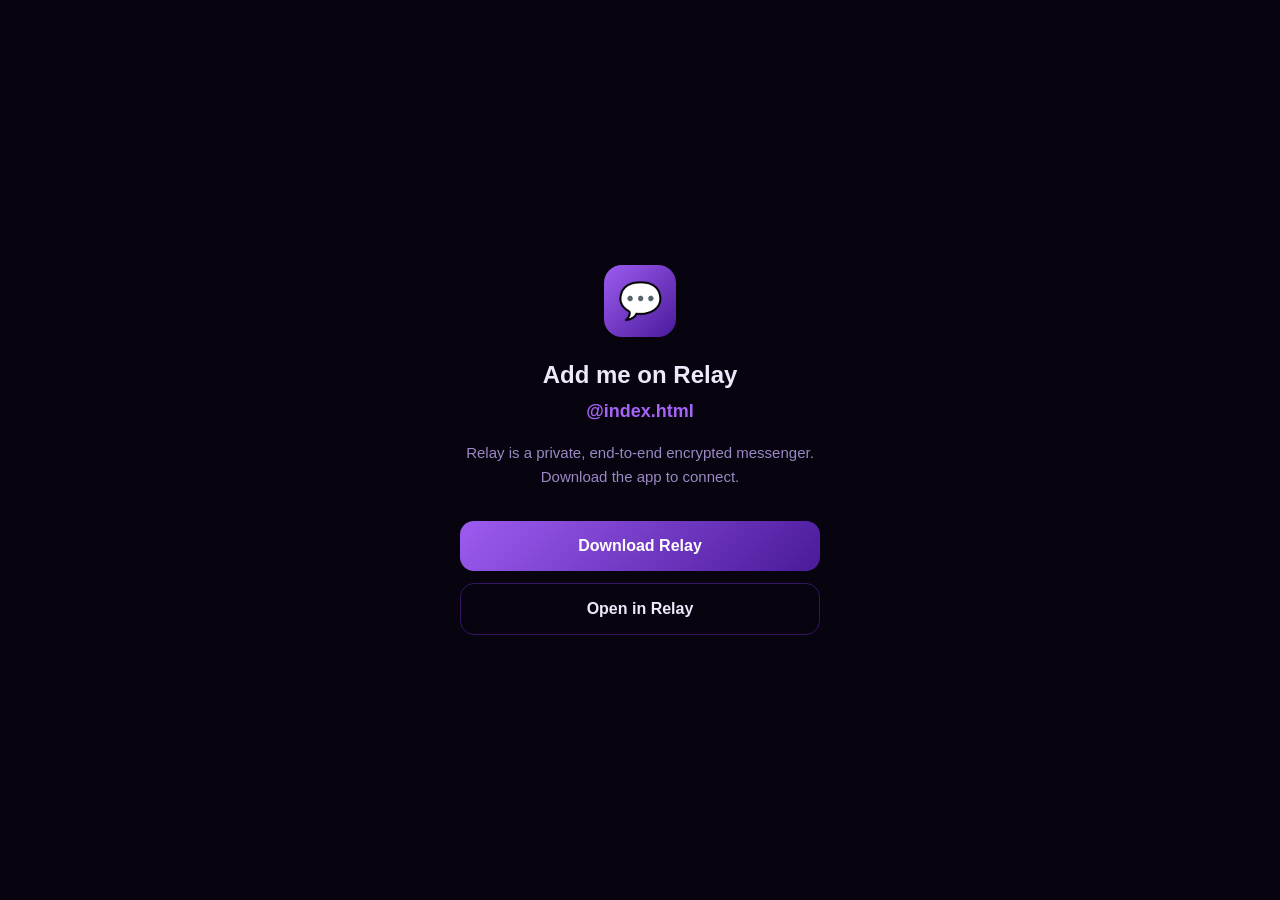
==== add/index.html @ bc3bf5f3 "Universal Links: AASA file + add-user fallback page" ====
<!DOCTYPE html>
<html lang="en">
<head>
  <meta charset="UTF-8" />
  <meta name="viewport" content="width=device-width, initial-scale=1.0" />
  <title>Add on Relay</title>
  <style>
    * { box-sizing: border-box; margin: 0; padding: 0; }
    body {
      font-family: -apple-system, BlinkMacSystemFont, "Segoe UI", sans-serif;
      background: #07030F;
      color: #EDE8FA;
      min-height: 100vh;
      display: flex;
      align-items: center;
      justify-content: center;
      padding: 24px;
      -webkit-font-smoothing: antialiased;
    }
    .card {
      text-align: center;
      max-width: 360px;
      width: 100%;
    }
    .icon {
      width: 72px; height: 72px;
      border-radius: 18px;
      background: linear-gradient(135deg, #9D5CF0, #4A1A9A);
      display: flex; align-items: center; justify-content: center;
      margin: 0 auto 24px;
      font-size: 36px;
    }
    h1 { font-size: 24px; font-weight: 700; margin-bottom: 8px; }
    .username { color: #A564F5; font-size: 18px; margin-bottom: 16px; font-weight: 600; }
    p { font-size: 15px; color: #9B88C4; line-height: 1.6; margin-bottom: 32px; }
    .btn {
      display: block;
      width: 100%;
      padding: 16px;
      background: linear-gradient(135deg, #9D5CF0, #4A1A9A);
      color: #fff;
      border-radius: 14px;
      font-size: 16px;
      font-weight: 600;
      text-decoration: none;
      margin-bottom: 12px;
    }
    .btn-outline {
      display: block;
      width: 100%;
      padding: 16px;
      border: 1px solid rgba(123,47,224,0.4);
      color: #EDE8FA;
      border-radius: 14px;
      font-size: 16px;
      font-weight: 600;
      text-decoration: none;
      background: transparent;
    }
  </style>
</head>
<body>
  <div class="card">
    <div class="icon">💬</div>
    <h1>Add me on Relay</h1>
    <p class="username" id="username-display"></p>
    <p>Relay is a private, end-to-end encrypted messenger. Download the app to connect.</p>
    <a class="btn" href="#" id="app-store-link">Download Relay</a>
    <a class="btn-outline" href="#" id="open-app-link">Open in Relay</a>
  </div>
  <script>
    const parts = window.location.pathname.split('/');
    const username = parts[parts.length - 1] || parts[parts.length - 2] || '';
    if (username) {
      document.getElementById('username-display').textContent = '@' + username;
      document.getElementById('open-app-link').href = 'relay://add/' + username;
    }
    // App Store link — update when published
    document.getElementById('app-store-link').href = 'https://apps.apple.com/app/relay';
  </script>
</body>
</html>
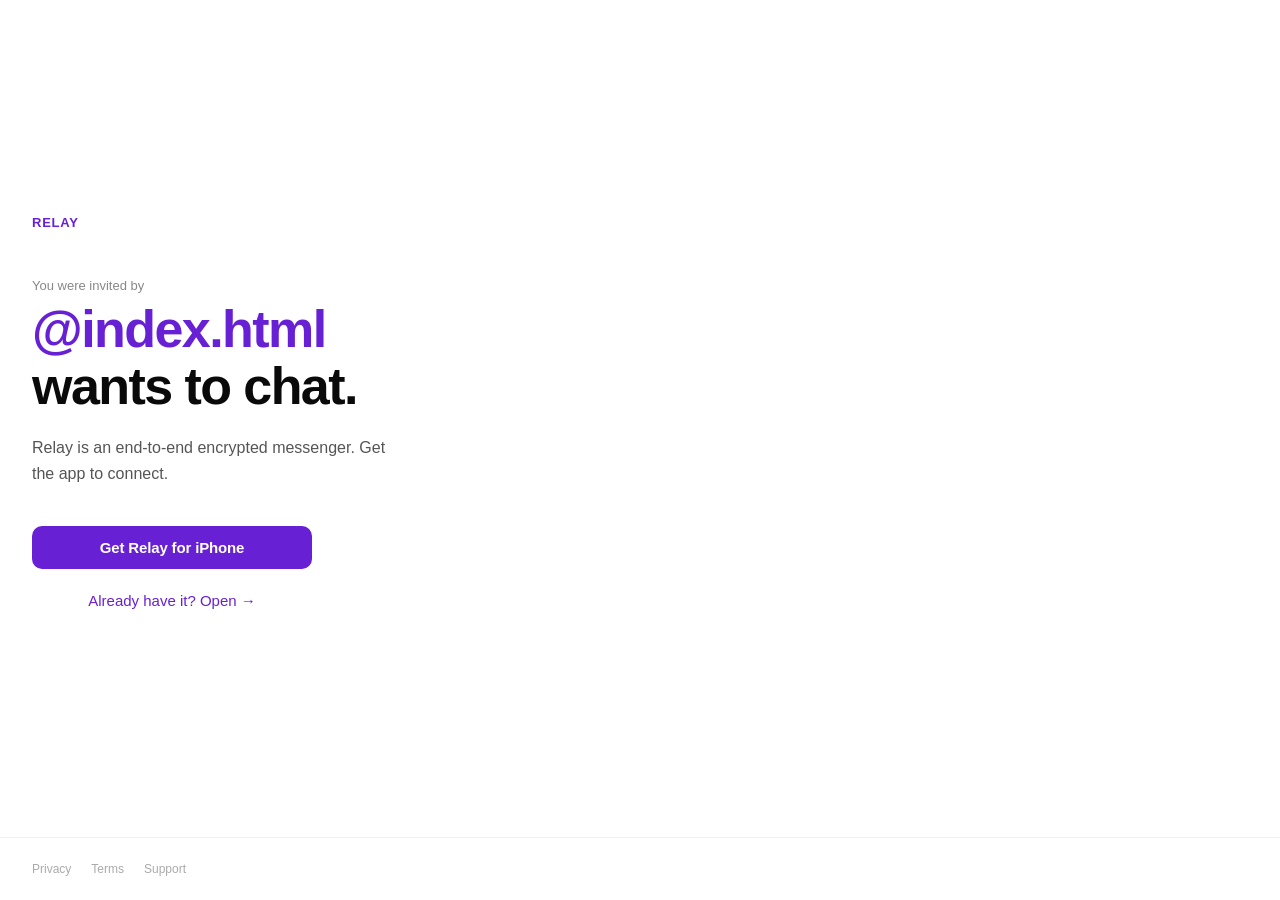
==== commit 2a12e900: "Redesign add page — clean minimal layout" ====
--- a/add/index.html
+++ b/add/index.html
@@ -3,80 +3,148 @@
 <head>
   <meta charset="UTF-8" />
   <meta name="viewport" content="width=device-width, initial-scale=1.0" />
-  <title>Add on Relay</title>
+  <title>Relay</title>
+  <meta name="description" content="You've been invited to connect on Relay." />
   <style>
     * { box-sizing: border-box; margin: 0; padding: 0; }
+
     body {
-      font-family: -apple-system, BlinkMacSystemFont, "Segoe UI", sans-serif;
-      background: #07030F;
-      color: #EDE8FA;
+      font-family: -apple-system, BlinkMacSystemFont, "Helvetica Neue", sans-serif;
+      background: #fff;
+      color: #0a0a0a;
       min-height: 100vh;
+      display: grid;
+      grid-template-rows: 1fr auto;
+      -webkit-font-smoothing: antialiased;
+    }
+
+    main {
+      display: flex;
+      flex-direction: column;
+      justify-content: center;
+      padding: 64px 32px;
+      max-width: 480px;
+    }
+
+    .wordmark {
+      font-size: 13px;
+      font-weight: 600;
+      letter-spacing: 0.06em;
+      text-transform: uppercase;
+      color: #6820d4;
+      margin-bottom: 48px;
+    }
+
+    .invite-label {
+      font-size: 13px;
+      color: #888;
+      margin-bottom: 8px;
+    }
+
+    h1 {
+      font-size: clamp(32px, 6vw, 52px);
+      font-weight: 700;
+      letter-spacing: -0.03em;
+      line-height: 1.1;
+      margin-bottom: 20px;
+    }
+
+    h1 .handle {
+      color: #6820d4;
+    }
+
+    .description {
+      font-size: 16px;
+      color: #555;
+      line-height: 1.6;
+      max-width: 360px;
+      margin-bottom: 40px;
+    }
+
+    .actions {
+      display: flex;
+      flex-direction: column;
+      gap: 10px;
+      max-width: 280px;
+    }
+
+    .btn-get {
       display: flex;
       align-items: center;
       justify-content: center;
-      padding: 24px;
-      -webkit-font-smoothing: antialiased;
-    }
-    .card {
-      text-align: center;
-      max-width: 360px;
-      width: 100%;
-    }
-    .icon {
-      width: 72px; height: 72px;
-      border-radius: 18px;
-      background: linear-gradient(135deg, #9D5CF0, #4A1A9A);
-      display: flex; align-items: center; justify-content: center;
-      margin: 0 auto 24px;
-      font-size: 36px;
-    }
-    h1 { font-size: 24px; font-weight: 700; margin-bottom: 8px; }
-    .username { color: #A564F5; font-size: 18px; margin-bottom: 16px; font-weight: 600; }
-    p { font-size: 15px; color: #9B88C4; line-height: 1.6; margin-bottom: 32px; }
-    .btn {
-      display: block;
-      width: 100%;
-      padding: 16px;
-      background: linear-gradient(135deg, #9D5CF0, #4A1A9A);
+      gap: 8px;
+      padding: 13px 20px;
+      background: #6820d4;
       color: #fff;
-      border-radius: 14px;
-      font-size: 16px;
+      border-radius: 10px;
+      font-size: 15px;
       font-weight: 600;
       text-decoration: none;
-      margin-bottom: 12px;
+      letter-spacing: -0.01em;
     }
-    .btn-outline {
-      display: block;
-      width: 100%;
-      padding: 16px;
-      border: 1px solid rgba(123,47,224,0.4);
-      color: #EDE8FA;
-      border-radius: 14px;
-      font-size: 16px;
-      font-weight: 600;
+
+    .btn-open {
+      display: flex;
+      align-items: center;
+      justify-content: center;
+      padding: 13px 20px;
+      background: transparent;
+      color: #6820d4;
+      border-radius: 10px;
+      font-size: 15px;
+      font-weight: 500;
       text-decoration: none;
-      background: transparent;
+    }
+
+    footer {
+      padding: 24px 32px;
+      border-top: 1px solid #f0f0f0;
+      display: flex;
+      gap: 20px;
+    }
+
+    footer a {
+      font-size: 12px;
+      color: #aaa;
+      text-decoration: none;
+    }
+
+    @media (prefers-color-scheme: dark) {
+      body { background: #0a0a0a; color: #f5f5f5; }
+      .description { color: #888; }
+      footer { border-color: #1e1e1e; }
+      footer a { color: #555; }
+      .btn-open { color: #a87ff0; }
+      h1 .handle { color: #a87ff0; }
+      .wordmark { color: #a87ff0; }
     }
   </style>
 </head>
 <body>
-  <div class="card">
-    <div class="icon">💬</div>
-    <h1>Add me on Relay</h1>
-    <p class="username" id="username-display"></p>
-    <p>Relay is a private, end-to-end encrypted messenger. Download the app to connect.</p>
-    <a class="btn" href="#" id="app-store-link">Download Relay</a>
-    <a class="btn-outline" href="#" id="open-app-link">Open in Relay</a>
-  </div>
+  <main>
+    <p class="wordmark">Relay</p>
+    <p class="invite-label">You were invited by</p>
+    <h1><span class="handle" id="handle">@someone</span><br/>wants to chat.</h1>
+    <p class="description">Relay is an end-to-end encrypted messenger. Get the app to connect.</p>
+    <div class="actions">
+      <a class="btn-get" href="https://apps.apple.com/app/relay" id="app-store-link">
+        Get Relay for iPhone
+      </a>
+      <a class="btn-open" href="#" id="open-link">Already have it? Open →</a>
+    </div>
+  </main>
+  <footer>
+    <a href="/privacy.html">Privacy</a>
+    <a href="/terms.html">Terms</a>
+    <a href="mailto:support@relaymsg.app">Support</a>
+  </footer>
   <script>
-    const parts = window.location.pathname.split('/');
-    const username = parts[parts.length - 1] || parts[parts.length - 2] || '';
-    if (username) {
-      document.getElementById('username-display').textContent = '@' + username;
-      document.getElementById('open-app-link').href = 'relay://add/' + username;
+    const parts = location.pathname.replace(/\/$/, '').split('/');
+    const username = parts[parts.length - 1];
+    if (username && username !== 'add') {
+      document.getElementById('handle').textContent = '@' + username;
+      document.getElementById('open-link').href = 'relay://add/' + username;
     }
-    // App Store link — update when published
-    document.getElementById('app-store-link').href = 'https://apps.apple.com/app/relay';
   </script>
 </body>
 </html>
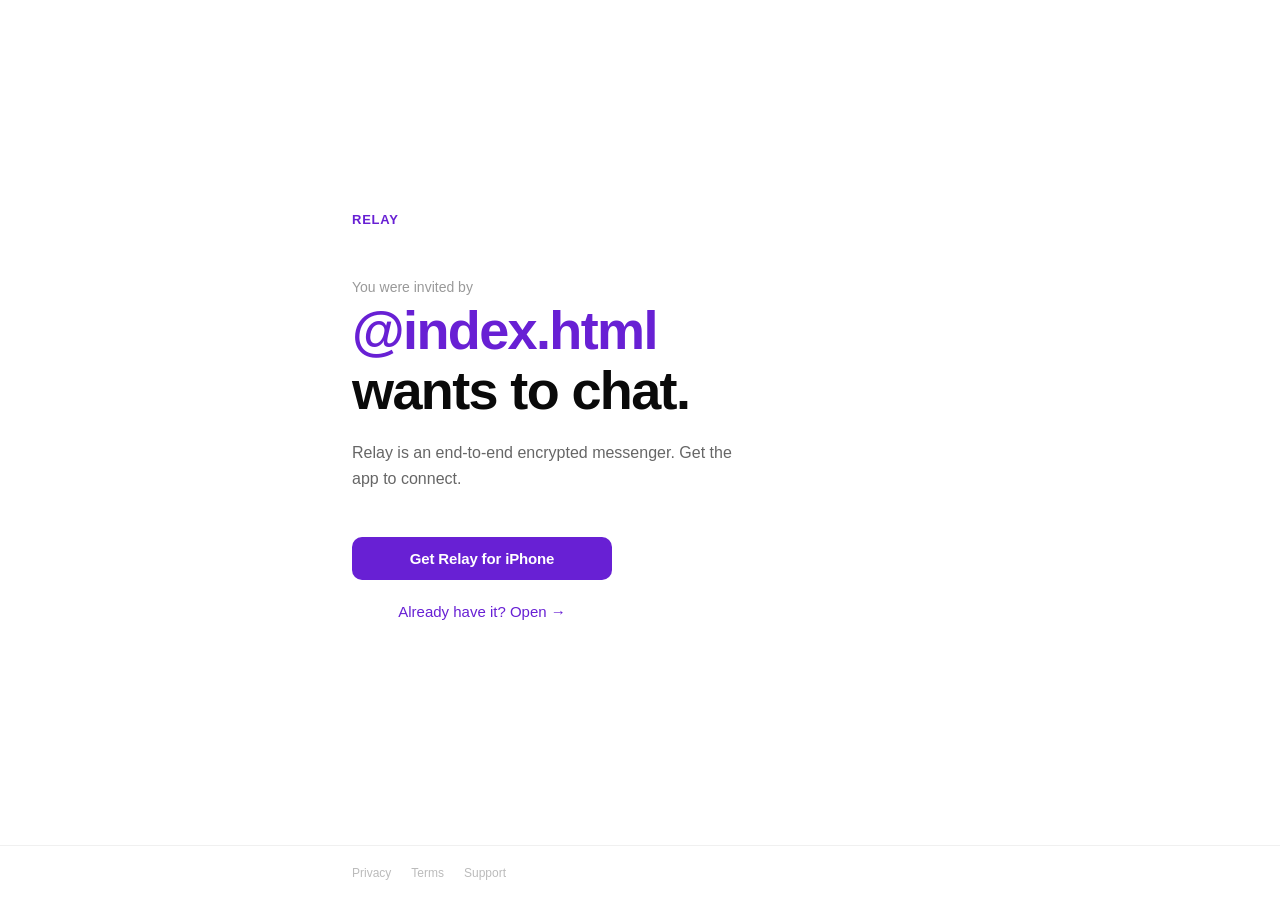
==== commit 317a259e: "Center layout on large screens, fix /add/* routing and @username parsing" ====
--- a/add/index.html
+++ b/add/index.html
@@ -13,17 +13,24 @@
       background: #fff;
       color: #0a0a0a;
       min-height: 100vh;
-      display: grid;
-      grid-template-rows: 1fr auto;
+      display: flex;
+      flex-direction: column;
       -webkit-font-smoothing: antialiased;
     }
 
+    .wrap {
+      width: 100%;
+      max-width: 640px;
+      margin: 0 auto;
+      padding: 0 32px;
+    }
+
     main {
+      flex: 1;
       display: flex;
       flex-direction: column;
       justify-content: center;
-      padding: 64px 32px;
-      max-width: 480px;
+      padding: 72px 0;
     }
 
     .wordmark {
@@ -32,47 +39,44 @@
       letter-spacing: 0.06em;
       text-transform: uppercase;
       color: #6820d4;
-      margin-bottom: 48px;
+      margin-bottom: 52px;
     }
 
     .invite-label {
-      font-size: 13px;
-      color: #888;
-      margin-bottom: 8px;
+      font-size: 14px;
+      color: #999;
+      margin-bottom: 6px;
     }
 
     h1 {
-      font-size: clamp(32px, 6vw, 52px);
+      font-size: clamp(34px, 6vw, 54px);
       font-weight: 700;
       letter-spacing: -0.03em;
       line-height: 1.1;
       margin-bottom: 20px;
     }
 
-    h1 .handle {
-      color: #6820d4;
-    }
+    h1 .handle { color: #6820d4; }
 
     .description {
       font-size: 16px;
-      color: #555;
-      line-height: 1.6;
-      max-width: 360px;
-      margin-bottom: 40px;
+      color: #666;
+      line-height: 1.65;
+      max-width: 380px;
+      margin-bottom: 44px;
     }
 
     .actions {
       display: flex;
       flex-direction: column;
       gap: 10px;
-      max-width: 280px;
+      max-width: 260px;
     }
 
     .btn-get {
       display: flex;
       align-items: center;
       justify-content: center;
-      gap: 8px;
       padding: 13px 20px;
       background: #6820d4;
       color: #fff;
@@ -88,7 +92,6 @@
       align-items: center;
       justify-content: center;
       padding: 13px 20px;
-      background: transparent;
       color: #6820d4;
       border-radius: 10px;
       font-size: 15px;
@@ -97,23 +100,27 @@
     }
 
     footer {
-      padding: 24px 32px;
       border-top: 1px solid #f0f0f0;
+      padding: 20px 0;
+    }
+
+    footer .wrap {
       display: flex;
       gap: 20px;
     }
 
     footer a {
       font-size: 12px;
-      color: #aaa;
+      color: #bbb;
       text-decoration: none;
     }
 
     @media (prefers-color-scheme: dark) {
       body { background: #0a0a0a; color: #f5f5f5; }
       .description { color: #888; }
-      footer { border-color: #1e1e1e; }
-      footer a { color: #555; }
+      .invite-label { color: #666; }
+      footer { border-color: #1a1a1a; }
+      footer a { color: #444; }
       .btn-open { color: #a87ff0; }
       h1 .handle { color: #a87ff0; }
       .wordmark { color: #a87ff0; }
@@ -122,25 +129,29 @@
 </head>
 <body>
   <main>
-    <p class="wordmark">Relay</p>
-    <p class="invite-label">You were invited by</p>
-    <h1><span class="handle" id="handle">@someone</span><br/>wants to chat.</h1>
-    <p class="description">Relay is an end-to-end encrypted messenger. Get the app to connect.</p>
-    <div class="actions">
-      <a class="btn-get" href="https://apps.apple.com/app/relay" id="app-store-link">
-        Get Relay for iPhone
-      </a>
-      <a class="btn-open" href="#" id="open-link">Already have it? Open →</a>
+    <div class="wrap">
+      <p class="wordmark">Relay</p>
+      <p class="invite-label">You were invited by</p>
+      <h1><span class="handle" id="handle">@someone</span><br/>wants to chat.</h1>
+      <p class="description">Relay is an end-to-end encrypted messenger. Get the app to connect.</p>
+      <div class="actions">
+        <a class="btn-get" href="https://apps.apple.com/app/relay" id="app-store-link">Get Relay for iPhone</a>
+        <a class="btn-open" href="#" id="open-link">Already have it? Open →</a>
+      </div>
     </div>
   </main>
   <footer>
-    <a href="/privacy.html">Privacy</a>
-    <a href="/terms.html">Terms</a>
-    <a href="mailto:support@relaymsg.app">Support</a>
+    <div class="wrap">
+      <a href="/privacy.html">Privacy</a>
+      <a href="/terms.html">Terms</a>
+      <a href="mailto:support@relaymsg.app">Support</a>
+    </div>
   </footer>
   <script>
-    const parts = location.pathname.replace(/\/$/, '').split('/');
-    const username = parts[parts.length - 1];
+    // Parse username from /add/ethan or /add/@ethan
+    const parts = location.pathname.replace(/\/$/, '').split('/').filter(Boolean);
+    const last = parts[parts.length - 1] || '';
+    const username = last.startsWith('@') ? last.slice(1) : last;
     if (username && username !== 'add') {
       document.getElementById('handle').textContent = '@' + username;
       document.getElementById('open-link').href = 'relay://add/' + username;
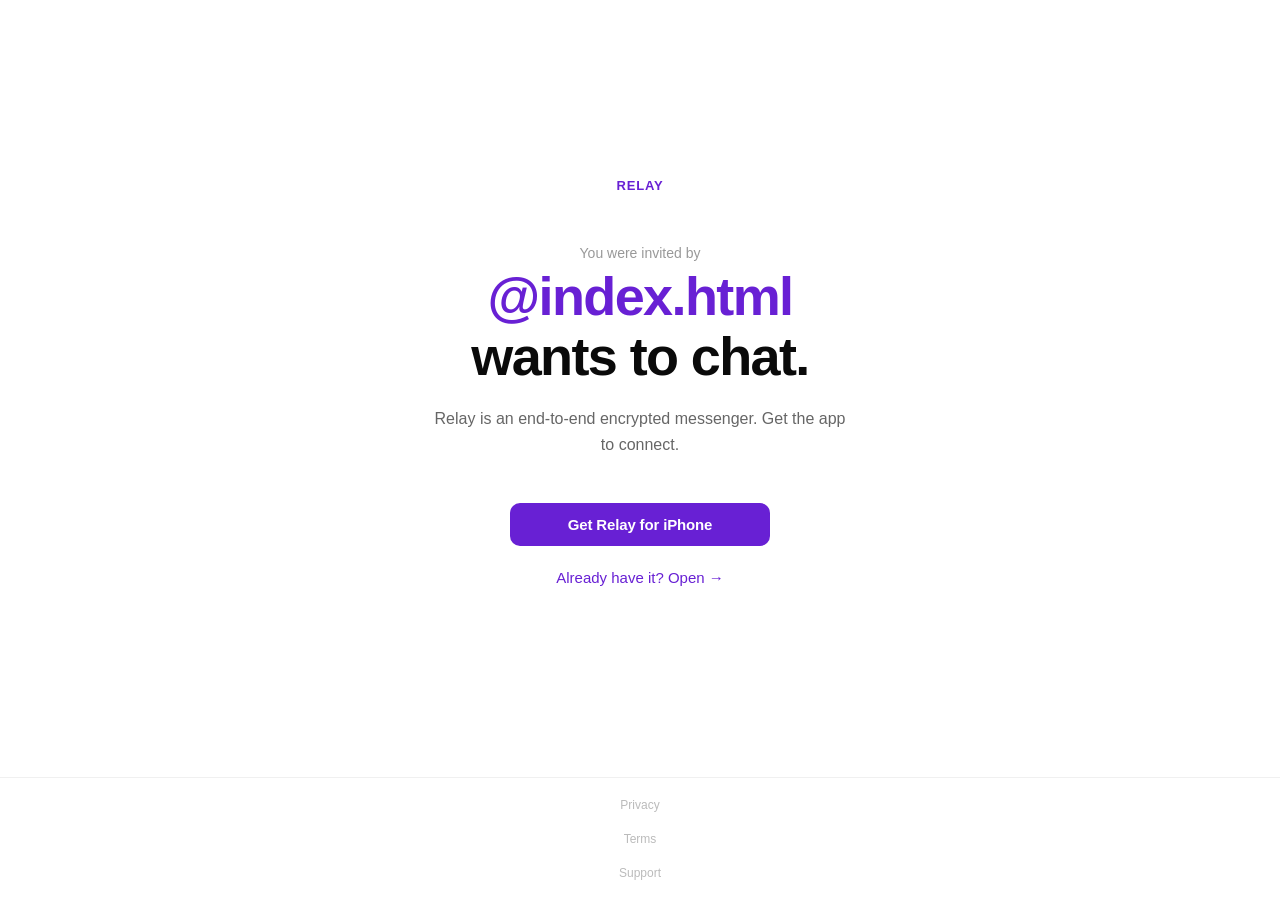
==== commit 4c24ac3b: "Center text and buttons" ====
--- a/add/index.html
+++ b/add/index.html
@@ -20,9 +20,13 @@
 
     .wrap {
       width: 100%;
-      max-width: 640px;
+      max-width: 480px;
       margin: 0 auto;
       padding: 0 32px;
+      text-align: center;
+      display: flex;
+      flex-direction: column;
+      align-items: center;
     }
 
     main {
@@ -62,7 +66,6 @@
       font-size: 16px;
       color: #666;
       line-height: 1.65;
-      max-width: 380px;
       margin-bottom: 44px;
     }
 
@@ -70,6 +73,7 @@
       display: flex;
       flex-direction: column;
       gap: 10px;
+      width: 100%;
       max-width: 260px;
     }
 
@@ -107,6 +111,7 @@
     footer .wrap {
       display: flex;
       gap: 20px;
+      justify-content: center;
     }
 
     footer a {
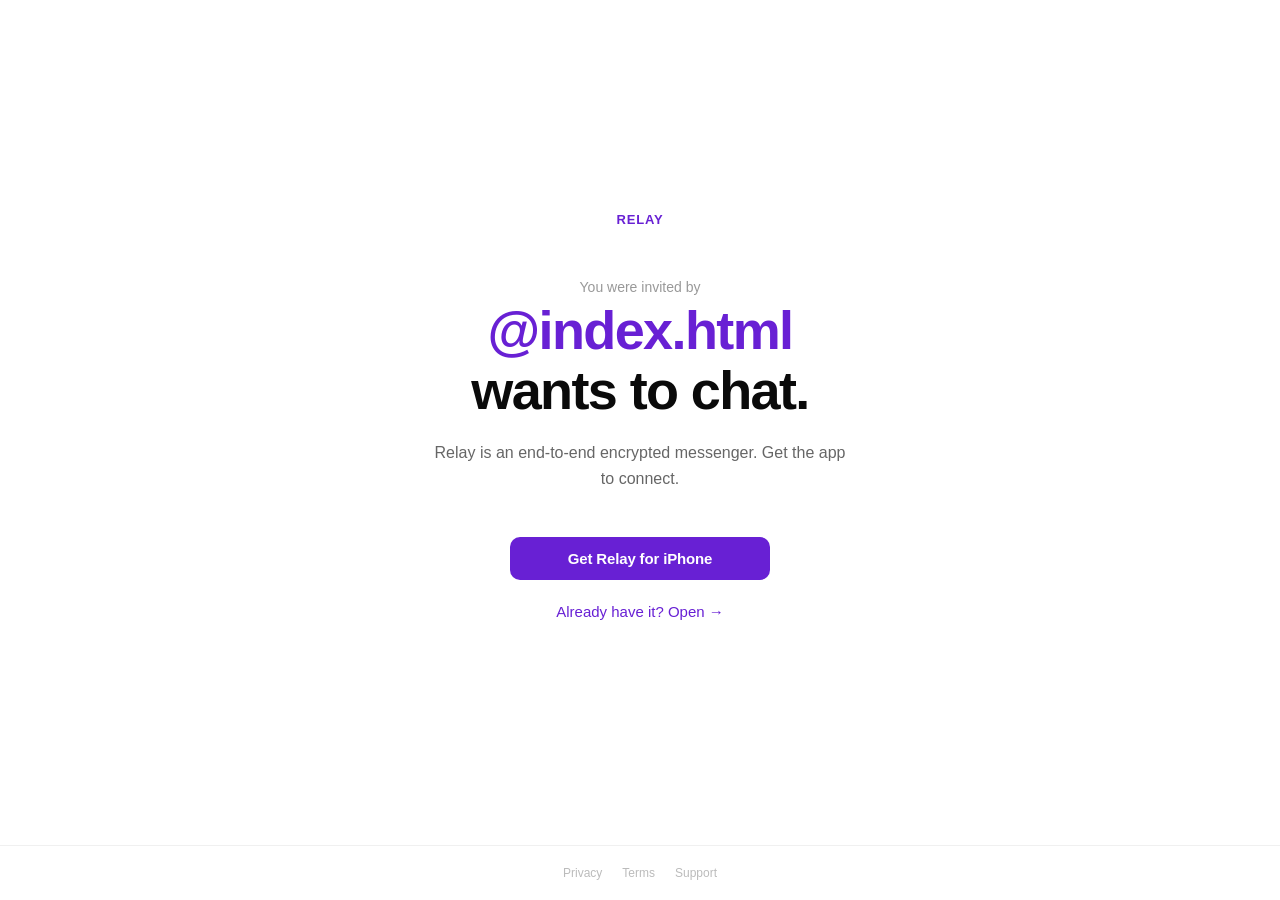
==== commit 362e5068: "Add privacy and terms pages; fix footer link layout Co-Authored-By: Claude Sonnet 4.6 <noreply@anthr" ====
--- a/add/index.html
+++ b/add/index.html
@@ -109,7 +109,7 @@
     }
 
     footer .wrap {
-      display: flex;
+      flex-direction: row;
       gap: 20px;
       justify-content: center;
     }
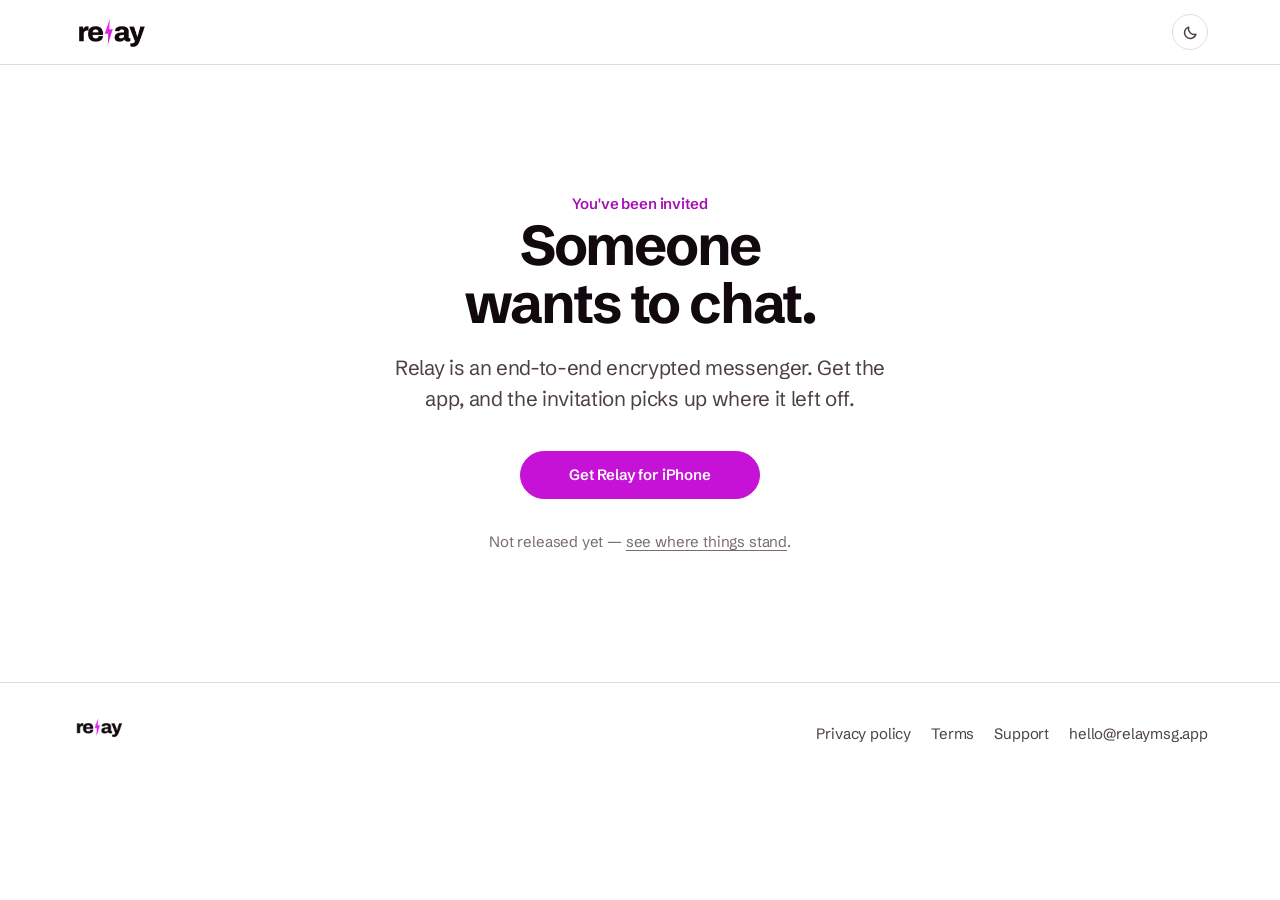
==== commit 54e868c3: "Add files via upload" ====
--- a/add/index.html
+++ b/add/index.html
@@ -1,166 +1,120 @@
-<!DOCTYPE html>
+<!doctype html>
 <html lang="en">
 <head>
-  <meta charset="UTF-8" />
-  <meta name="viewport" content="width=device-width, initial-scale=1.0" />
-  <title>Relay</title>
-  <meta name="description" content="You've been invited to connect on Relay." />
-  <style>
-    * { box-sizing: border-box; margin: 0; padding: 0; }
-
-    body {
-      font-family: -apple-system, BlinkMacSystemFont, "Helvetica Neue", sans-serif;
-      background: #fff;
-      color: #0a0a0a;
-      min-height: 100vh;
-      display: flex;
-      flex-direction: column;
-      -webkit-font-smoothing: antialiased;
-    }
-
-    .wrap {
-      width: 100%;
-      max-width: 480px;
-      margin: 0 auto;
-      padding: 0 32px;
-      text-align: center;
-      display: flex;
-      flex-direction: column;
-      align-items: center;
-    }
-
-    main {
-      flex: 1;
-      display: flex;
-      flex-direction: column;
-      justify-content: center;
-      padding: 72px 0;
-    }
-
-    .wordmark {
-      font-size: 13px;
-      font-weight: 600;
-      letter-spacing: 0.06em;
-      text-transform: uppercase;
-      color: #6820d4;
-      margin-bottom: 52px;
-    }
-
-    .invite-label {
-      font-size: 14px;
-      color: #999;
-      margin-bottom: 6px;
-    }
-
-    h1 {
-      font-size: clamp(34px, 6vw, 54px);
-      font-weight: 700;
-      letter-spacing: -0.03em;
-      line-height: 1.1;
-      margin-bottom: 20px;
-    }
-
-    h1 .handle { color: #6820d4; }
-
-    .description {
-      font-size: 16px;
-      color: #666;
-      line-height: 1.65;
-      margin-bottom: 44px;
-    }
-
-    .actions {
-      display: flex;
-      flex-direction: column;
-      gap: 10px;
-      width: 100%;
-      max-width: 260px;
-    }
-
-    .btn-get {
-      display: flex;
-      align-items: center;
-      justify-content: center;
-      padding: 13px 20px;
-      background: #6820d4;
-      color: #fff;
-      border-radius: 10px;
-      font-size: 15px;
-      font-weight: 600;
-      text-decoration: none;
-      letter-spacing: -0.01em;
-    }
-
-    .btn-open {
-      display: flex;
-      align-items: center;
-      justify-content: center;
-      padding: 13px 20px;
-      color: #6820d4;
-      border-radius: 10px;
-      font-size: 15px;
-      font-weight: 500;
-      text-decoration: none;
-    }
-
-    footer {
-      border-top: 1px solid #f0f0f0;
-      padding: 20px 0;
-    }
-
-    footer .wrap {
-      flex-direction: row;
-      gap: 20px;
-      justify-content: center;
-    }
-
-    footer a {
-      font-size: 12px;
-      color: #bbb;
-      text-decoration: none;
-    }
-
-    @media (prefers-color-scheme: dark) {
-      body { background: #0a0a0a; color: #f5f5f5; }
-      .description { color: #888; }
-      .invite-label { color: #666; }
-      footer { border-color: #1a1a1a; }
-      footer a { color: #444; }
-      .btn-open { color: #a87ff0; }
-      h1 .handle { color: #a87ff0; }
-      .wordmark { color: #a87ff0; }
-    }
-  </style>
+<meta charset="utf-8">
+<meta name="viewport" content="width=device-width, initial-scale=1">
+<title>Relay — Invitation</title>
+<meta name="description" content="Someone has invited you to connect on Relay, an end-to-end encrypted messenger for iPhone.">
+<meta name="robots" content="noindex">
+<link rel="icon" href="/favicon.svg" type="image/svg+xml">
+<meta name="theme-color" content="#FFFFFF" media="(prefers-color-scheme: light)">
+<meta name="theme-color" content="#12090F" media="(prefers-color-scheme: dark)">
+<link rel="preconnect" href="https://fonts.googleapis.com">
+<link rel="preconnect" href="https://fonts.gstatic.com" crossorigin>
+<link rel="stylesheet" href="https://fonts.googleapis.com/css2?family=Schibsted+Grotesk:wght@400;500;600;700&display=swap">
+<!-- Root-absolute: /add/* is rewritten to this file, so relative paths would
+     resolve differently depending on the invite URL's depth. -->
+<link rel="stylesheet" href="/styles.css">
+<script>
+(function () {
+  try {
+    var t = localStorage.getItem("relay-theme");
+    if (t === "dark" || t === "light") document.documentElement.setAttribute("data-theme", t);
+  } catch (e) {}
+})();
+</script>
 </head>
 <body>
-  <main>
-    <div class="wrap">
-      <p class="wordmark">Relay</p>
-      <p class="invite-label">You were invited by</p>
-      <h1><span class="handle" id="handle">@someone</span><br/>wants to chat.</h1>
-      <p class="description">Relay is an end-to-end encrypted messenger. Get the app to connect.</p>
-      <div class="actions">
-        <a class="btn-get" href="https://apps.apple.com/app/relay" id="app-store-link">Get Relay for iPhone</a>
-        <a class="btn-open" href="#" id="open-link">Already have it? Open →</a>
+
+<a class="skip" href="#main">Skip to content</a>
+
+<header class="nav">
+  <div class="shell wide nav-inner">
+    <a class="brand" href="/">
+      <img class="logo-on-light" src="/images/relay-logo-dark-ink.png" alt="Relay" width="280" height="128">
+      <img class="logo-on-dark" src="/images/relay-logo-light-ink.png" alt="Relay" width="280" height="128">
+    </a>
+    <button class="theme-toggle" type="button" id="theme-toggle" aria-label="Switch theme">
+      <svg class="i-light" width="15" height="15" viewBox="0 0 16 16" fill="none" aria-hidden="true">
+        <circle cx="8" cy="8" r="3.1" stroke="currentColor" stroke-width="1.5"/>
+        <path d="M8 1v1.6M8 13.4V15M15 8h-1.6M2.6 8H1M12.95 3.05l-1.13 1.13M4.18 11.82l-1.13 1.13M12.95 12.95l-1.13-1.13M4.18 4.18L3.05 3.05"
+              stroke="currentColor" stroke-width="1.5" stroke-linecap="round"/>
+      </svg>
+      <svg class="i-dark" width="15" height="15" viewBox="0 0 16 16" fill="none" aria-hidden="true">
+        <path d="M13.8 9.9A6.2 6.2 0 0 1 6.1 2.2a6.2 6.2 0 1 0 7.7 7.7Z"
+              stroke="currentColor" stroke-width="1.5" stroke-linejoin="round"/>
+      </svg>
+    </button>
+  </div>
+</header>
+
+<main id="main">
+  <section class="band invite">
+    <div class="shell mid">
+      <p class="eyebrow" id="invite-label">You've been invited</p>
+      <h1 id="invite-heading">Someone wants to chat.</h1>
+      <p class="sub">
+        Relay is an end-to-end encrypted messenger. Get the app, and the invitation picks up
+        where it left off.
+      </p>
+
+      <div class="invite-actions">
+        <!-- Replace with the real App Store URL once the listing is live. -->
+        <a class="btn" href="https://apps.apple.com/app/relay" id="app-store-link">Get Relay for iPhone</a>
+        <a class="btn-quiet" href="#" id="open-link" hidden>Already have Relay? Open it</a>
       </div>
+
+      <p class="invite-note">
+        Not released yet — <a href="/download.html">see where things stand</a>.
+      </p>
     </div>
-  </main>
-  <footer>
-    <div class="wrap">
-      <a href="/privacy.html">Privacy</a>
+  </section>
+</main>
+
+<footer class="foot">
+  <div class="shell wide foot-inner">
+    <p class="foot-brand">
+      <img class="logo-on-light" src="/images/relay-logo-dark-ink.png" alt="Relay" width="280" height="128">
+      <img class="logo-on-dark" src="/images/relay-logo-light-ink.png" alt="Relay" width="280" height="128">
+    </p>
+    <nav class="foot-links" aria-label="Footer">
+      <a href="/privacy.html">Privacy policy</a>
       <a href="/terms.html">Terms</a>
-      <a href="mailto:support@relaymsg.app">Support</a>
-    </div>
-  </footer>
-  <script>
-    // Parse username from /add/ethan or /add/@ethan
-    const parts = location.pathname.replace(/\/$/, '').split('/').filter(Boolean);
-    const last = parts[parts.length - 1] || '';
-    const username = last.startsWith('@') ? last.slice(1) : last;
-    if (username && username !== 'add') {
-      document.getElementById('handle').textContent = '@' + username;
-      document.getElementById('open-link').href = 'relay://add/' + username;
-    }
-  </script>
+      <a href="/support.html">Support</a>
+      <a href="mailto:hello@relaymsg.app">hello@relaymsg.app</a>
+    </nav>
+  </div>
+</footer>
+
+<script src="/site.js"></script>
+<script>
+/* The invite handle comes from the path: /add/ethan or /add/@ethan.
+   Anything that isn't a plausible handle is ignored rather than printed — this
+   text goes straight into the page, so it doesn't get to be arbitrary. */
+(function () {
+  var parts = location.pathname.replace(/\/+$/, "").split("/").filter(Boolean);
+  var last = parts.length ? parts[parts.length - 1] : "";
+  /* /add/, and the file itself when it's opened directly rather than through
+     the /add/* rewrite */
+  if (last === "add" || /\.html?$/i.test(last)) return;
+
+  var handle = last.charAt(0) === "@" ? last.slice(1) : last;
+  if (!/^[A-Za-z0-9_.-]{1,30}$/.test(handle)) return;
+
+  document.getElementById("invite-label").textContent = "You were invited by";
+  var h = document.getElementById("invite-heading");
+  h.textContent = "";
+  var at = document.createElement("span");
+  at.className = "handle";
+  at.textContent = "@" + handle;
+  h.appendChild(at);
+  h.appendChild(document.createElement("br"));
+  h.appendChild(document.createTextNode("wants to chat."));
+
+  var open = document.getElementById("open-link");
+  open.href = "relay://add/" + encodeURIComponent(handle);
+  open.hidden = false;
+})();
+</script>
 </body>
 </html>
--- a/styles.css
+++ b/styles.css
@@ -0,0 +1,518 @@
+/* ==========================================================================
+   Relay — stylesheet
+   Big type, full-bleed sections, centred composition.
+   ========================================================================== */
+
+:root {
+  --page:    #FFFFFF;   /* page ground */
+  --surface: #FFFFFF;   /* cards, inputs — lifts away from the ground in dark */
+  --grey:    #F6F1F5;   /* section alternate, biased toward the brand magenta */
+  --grey-2:  #EBE2E9;
+  --line:    #E4D9E1;
+
+  --ink:    #12090F;   /* the wordmark's own black */
+  --ink-70: #4C4046;
+  --ink-45: #776A70;
+
+  /* Straight from the logo's bolt gradient */
+  --magenta:        #C611D6;   /* deep stop — the solid accent */
+  --magenta-bright: #F63BFF;   /* bright stop */
+
+  /* Derived. White on #C611D6 is 4.72:1 — it passes, but only just, so every
+     piece of text on the band is pure white. No tints, no opacity. */
+  --magenta-deep: #7E0A8A;   /* hover / pressed */
+  --magenta-ink:  #A50FB4;   /* magenta text on paper */
+  --magenta-tint: #F9E4FB;   /* pale fill, e.g. a white button's hover */
+  --on-band:      #FFFFFF;
+
+  --sans: "Schibsted Grotesk", -apple-system, BlinkMacSystemFont, "Segoe UI", sans-serif;
+
+  --t-sm:   0.9375rem;
+  --t-base: 1.0625rem;
+  --t-lg:   clamp(1.125rem, 1.6vw, 1.375rem);
+  --t-xl:   clamp(1.375rem, 2.2vw, 1.75rem);
+  --t-2xl:  clamp(1.875rem, 4.2vw, 3rem);
+  --t-3xl:  clamp(2.75rem, 7.5vw, 5.25rem);
+
+  --gut:   clamp(1.25rem, 5vw, 2.5rem);
+  --shell: 62rem;
+  --wide:  76rem;
+
+  color-scheme: light;
+}
+
+/* ---------------------------------------------------------------- dark -- */
+/* Three states: an explicit choice stamps data-theme on <html>; with nothing
+   stamped the OS preference decides. Only the tokens change. */
+
+@media (prefers-color-scheme: dark) {
+  :root:not([data-theme="light"]) {
+    --page:    #12090F;   /* the wordmark's black, as the ground */
+    --surface: #211520;
+    --grey:    #1B1018;
+    --grey-2:  #2A1C26;
+    --line:    #31222C;
+
+    --ink:    #F6EFF3;
+    --ink-70: #C0B2BA;
+    --ink-45: #8F808A;
+
+    --magenta-deep: #9C0CAB;   /* hover goes deeper here too — going brighter
+                                  costs contrast against the white label */
+    --magenta-ink:  #F63BFF;   /* links take the gradient's bright stop */
+    --magenta-tint: #3A1240;
+
+    color-scheme: dark;
+  }
+}
+
+:root[data-theme="dark"] {
+  --page:    #12090F;
+  --surface: #211520;
+  --grey:    #1B1018;
+  --grey-2:  #2A1C26;
+  --line:    #31222C;
+
+  --ink:    #F6EFF3;
+  --ink-70: #C0B2BA;
+  --ink-45: #8F808A;
+
+  --magenta-deep: #9C0CAB;
+  --magenta-ink:  #F63BFF;
+  --magenta-tint: #3A1240;
+
+  color-scheme: dark;
+}
+
+*, *::before, *::after { box-sizing: border-box; }
+html { -webkit-text-size-adjust: 100%; scroll-behavior: smooth; }
+@media (prefers-reduced-motion: reduce) { html { scroll-behavior: auto; } }
+
+body {
+  margin: 0;
+  background: var(--page);
+  color: var(--ink);
+  font-family: var(--sans);
+  font-size: var(--t-base);
+  line-height: 1.5;
+  letter-spacing: -0.01em;
+  -webkit-font-smoothing: antialiased;
+}
+
+h1, h2, h3 { margin: 0; font-weight: 700; letter-spacing: -0.038em; line-height: 1.05; text-wrap: balance; }
+p, ul { margin: 0; }
+
+a { color: var(--magenta-ink); text-underline-offset: 0.18em; }
+a:hover { color: var(--ink); }
+:focus-visible { outline: 2px solid var(--magenta); outline-offset: 3px; border-radius: 3px; }
+
+.shell { width: 100%; max-width: var(--shell); margin-inline: auto; padding-inline: var(--gut); }
+.shell.wide { max-width: var(--wide); }
+
+.skip { position: absolute; left: -9999px; }
+.skip:focus {
+  left: 1rem; top: 1rem; z-index: 60;
+  background: var(--magenta); color: #fff; padding: 0.6rem 1rem; border-radius: 6px;
+}
+
+/* ------------------------------------------------------------------ nav -- */
+
+.nav {
+  position: sticky; top: 0; z-index: 40;
+  background: color-mix(in srgb, var(--page) 84%, transparent);
+  backdrop-filter: saturate(180%) blur(18px);
+  border-bottom: 1px solid var(--line);
+}
+.nav-inner { display: flex; align-items: center; gap: 2rem; height: 4rem; }
+.brand {
+  display: inline-flex; align-items: center;
+  margin-right: auto;
+}
+/* The artboard carries padding around the wordmark, so the box is taller than
+   the letterforms — sized up to match the weight of the nav links beside it. */
+.brand img, .foot-brand img { width: auto; max-width: none; }
+.brand img { height: 2.2rem; }
+.foot-brand img { height: 1.9rem; }
+
+/* Two wordmark inks, one shown per theme. These have to out-specify the sizing
+   rules above, hence scoping each to its container rather than using the bare
+   class — .brand img (0,1,1) would otherwise beat .logo-on-dark (0,1,0). */
+.brand .logo-on-light, .foot-brand .logo-on-light { display: block; }
+.brand .logo-on-dark,  .foot-brand .logo-on-dark  { display: none; }
+
+@media (prefers-color-scheme: dark) {
+  :root:not([data-theme="light"]) .brand .logo-on-light,
+  :root:not([data-theme="light"]) .foot-brand .logo-on-light { display: none; }
+  :root:not([data-theme="light"]) .brand .logo-on-dark,
+  :root:not([data-theme="light"]) .foot-brand .logo-on-dark { display: block; }
+}
+:root[data-theme="dark"] .brand .logo-on-light,
+:root[data-theme="dark"] .foot-brand .logo-on-light { display: none; }
+:root[data-theme="dark"] .brand .logo-on-dark,
+:root[data-theme="dark"] .foot-brand .logo-on-dark { display: block; }
+
+:root[data-theme="light"] .brand .logo-on-light,
+:root[data-theme="light"] .foot-brand .logo-on-light { display: block; }
+:root[data-theme="light"] .brand .logo-on-dark,
+:root[data-theme="light"] .foot-brand .logo-on-dark { display: none; }
+
+/* ---------------------------------------------------------- theme toggle -- */
+
+.theme-toggle {
+  flex: none;
+  width: 2.25rem;
+  height: 2.25rem;
+  margin-left: 0.5rem;
+  display: grid;
+  place-items: center;
+  color: var(--ink-70);
+  background: transparent;
+  border: 1px solid var(--line);
+  border-radius: 999px;
+  cursor: pointer;
+  transition: color 120ms ease, border-color 120ms ease;
+}
+.theme-toggle:hover { color: var(--ink); border-color: var(--ink-45); }
+.theme-toggle svg { display: block; }
+
+/* The icon shows the theme you'd switch to: a moon while you're in light. */
+.theme-toggle .i-light { display: none; }
+.theme-toggle .i-dark  { display: block; }
+@media (prefers-color-scheme: dark) {
+  :root:not([data-theme="light"]) .theme-toggle .i-light { display: block; }
+  :root:not([data-theme="light"]) .theme-toggle .i-dark  { display: none; }
+}
+:root[data-theme="dark"] .theme-toggle .i-light { display: block; }
+:root[data-theme="dark"] .theme-toggle .i-dark  { display: none; }
+:root[data-theme="light"] .theme-toggle .i-light { display: none; }
+:root[data-theme="light"] .theme-toggle .i-dark  { display: block; }
+.nav-links { display: flex; gap: 1.75rem; font-size: var(--t-base); }
+.nav-links a { color: var(--ink-70); text-decoration: none; }
+.nav-links a:hover, .nav-links a[aria-current="page"] { color: var(--ink); }
+@media (max-width: 40rem) { .nav-links { display: none; } }
+@media (max-width: 40rem) { .nav-inner { gap: 0; } .theme-toggle { margin-left: auto; } }
+
+/* -------------------------------------------------------------- sections -- */
+
+.band { padding-block: clamp(3.5rem, 9vw, 7rem); }
+.band.grey { background: var(--grey); }
+.band.magenta { background: var(--magenta); color: var(--on-band); }
+.band.magenta h2, .band.magenta h3 { color: #fff; }
+
+.mid { text-align: center; }
+.mid h1, .mid h2 { font-size: var(--t-2xl); max-width: 17ch; margin-inline: auto; }
+.mid .sub {
+  margin-top: 1.1rem;
+  font-size: var(--t-lg);
+  color: var(--ink-70);
+  max-width: 46ch;
+  margin-inline: auto;
+  letter-spacing: -0.016em;
+}
+.band.magenta .sub { color: var(--on-band); }
+
+/* ----------------------------------------------------------------- hero -- */
+
+.hero { padding-block: clamp(3rem, 7vw, 5.5rem) clamp(2.5rem, 5vw, 4rem); text-align: center; }
+.eyebrow {
+  font-size: var(--t-sm);
+  font-weight: 600;
+  color: var(--magenta-ink);
+  letter-spacing: -0.01em;
+}
+.hero h1 {
+  margin-top: 0.9rem;
+  font-size: var(--t-3xl);
+  letter-spacing: -0.05em;
+  line-height: 0.98;
+}
+.hero .sub {
+  margin: 1.35rem auto 0;
+  max-width: 40ch;
+  font-size: var(--t-lg);
+  color: var(--ink-70);
+  letter-spacing: -0.016em;
+}
+
+/* -------------------------------------------------------------- waitlist -- */
+
+.signup { margin: 2rem auto 0; max-width: 25rem; }
+.field-row { display: flex; gap: 0.5rem; flex-wrap: wrap; }
+.field-row input[type="email"] {
+  flex: 1 1 11rem; min-width: 0;
+  font: inherit; font-size: var(--t-sm);
+  color: var(--ink);
+  background: var(--surface);
+  border: 1px solid var(--line);
+  border-radius: 999px;
+  padding: 0.75rem 1.1rem;
+}
+.field-row input[type="email"]::placeholder { color: var(--ink-45); }
+.field-row input[type="email"]:focus-visible { border-color: var(--magenta); }
+
+.btn {
+  font: inherit; font-size: var(--t-sm); font-weight: 600;
+  color: #fff; background: var(--magenta);
+  border: 1px solid var(--magenta);
+  border-radius: 999px;
+  padding: 0.75rem 1.5rem;
+  cursor: pointer;
+  transition: background 130ms ease;
+}
+.btn:hover { background: var(--magenta-deep); border-color: var(--magenta-deep); }
+.btn[disabled] { opacity: 0.5; cursor: default; }
+
+.band.magenta .field-row input[type="email"] { border-color: transparent; }
+.band.magenta .btn { background: #fff; color: var(--magenta-deep); border-color: #fff; }
+.band.magenta .btn:hover { background: var(--magenta-tint); border-color: var(--magenta-tint); }
+
+.signup-note { margin-top: 0.9rem; font-size: var(--t-sm); color: var(--ink-45); }
+.signup-note a { color: var(--ink-45); }
+.band.magenta .signup-note { color: var(--on-band); }
+.band.magenta .signup-note a { color: var(--on-band); }
+.form-status { margin-top: 0.8rem; font-size: var(--t-sm); color: var(--magenta-ink); }
+.form-status[data-state="error"] { color: #B3382A; }
+.band.magenta .form-status, .band.magenta .form-status[data-state="error"] { color: #fff; }
+.form-status:empty { display: none; }
+
+/* Past this width a single centred column leaves the page looking empty either
+   side, so the hero becomes two columns: copy left, device right. Declared after
+   the waitlist rules above, which it needs to override. */
+@media (min-width: 72rem) {
+  .hero {
+    display: grid;
+    grid-template-columns: minmax(0, 1fr) auto;
+    gap: clamp(3rem, 6vw, 6rem);
+    align-items: center;
+    text-align: left;
+    padding-block: clamp(3rem, 6vw, 5rem);
+  }
+  .hero h1 { max-width: 11ch; }
+  .hero .sub { margin-inline: 0; max-width: 36ch; }
+  .hero .signup { margin-left: 0; margin-right: 0; }
+  .hero .hero-shot { margin-top: 0; }
+}
+
+
+/* ---------------------------------------------------------- hero shot -- */
+
+.hero-shot {
+  position: relative;
+  margin: clamp(2.5rem, 6vw, 4rem) auto 0;
+  width: clamp(15rem, 22vw, 21rem);
+}
+
+/* The simulator doesn't draw the Dynamic Island, so it's overlaid here rather
+   than burned into the capture — it stays right if the screenshots change.
+   Proportions are the real device's: a 125x37pt pill, 11pt down, on a 402pt
+   wide screen. It's black in both themes because it is on a real phone, which
+   is why it disappears against the dark capture — same as it does in life. */
+.hero-island {
+  position: absolute;
+  top: 1.63%;
+  left: 50%;
+  transform: translateX(-50%);
+  width: 31.1%;
+  aspect-ratio: 125 / 37;
+  background: #000;
+  border-radius: 999px;
+  pointer-events: none;
+}
+.hero-shot img {
+  display: block;
+  width: 100%;
+  height: auto;
+  border-radius: 2.25rem;
+  box-shadow: 0 2px 4px rgba(18, 9, 15, 0.10), 0 32px 64px -28px rgba(18, 9, 15, 0.5);
+}
+
+/* A capture per theme. Container-scoped for the same reason as the wordmark:
+   .hero-shot img is (0,1,1) and would beat a bare .on-dark (0,1,0). */
+.hero-shot .on-light { display: block; }
+.hero-shot .on-dark  { display: none; }
+@media (prefers-color-scheme: dark) {
+  :root:not([data-theme="light"]) .hero-shot .on-light { display: none; }
+  :root:not([data-theme="light"]) .hero-shot .on-dark  { display: block; }
+}
+:root[data-theme="dark"] .hero-shot .on-light { display: none; }
+:root[data-theme="dark"] .hero-shot .on-dark  { display: block; }
+:root[data-theme="light"] .hero-shot .on-light { display: block; }
+:root[data-theme="light"] .hero-shot .on-dark  { display: none; }
+
+/* ------------------------------------------------------------- features -- */
+
+.tiles {
+  margin-top: clamp(2.5rem, 5vw, 3.5rem);
+  display: grid;
+  grid-template-columns: repeat(2, minmax(0, 1fr));
+  gap: clamp(1rem, 2vw, 1.5rem);
+}
+@media (max-width: 46rem) { .tiles { grid-template-columns: minmax(0, 1fr); } }
+
+.tile {
+  background: var(--surface);
+  border-radius: 1.25rem;
+  padding: clamp(1.5rem, 3vw, 2rem);
+}
+.tile h3 { font-size: var(--t-xl); letter-spacing: -0.032em; }
+.tile p { margin-top: 0.5rem; color: var(--ink-70); font-size: var(--t-base); max-width: 36ch; }
+
+/* ------------------------------------------------------------- the lists -- */
+
+.cols {
+  margin-top: clamp(2.5rem, 5vw, 3.5rem);
+  display: grid;
+  grid-template-columns: repeat(2, minmax(0, 1fr));
+  gap: clamp(2rem, 5vw, 4rem);
+  text-align: left;
+}
+@media (max-width: 44rem) { .cols { grid-template-columns: minmax(0, 1fr); } }
+
+.cols h3 {
+  font-size: var(--t-base);
+  font-weight: 600;
+  letter-spacing: -0.02em;
+  padding-bottom: 0.85rem;
+  border-bottom: 1px solid rgba(255, 255, 255, 0.28);
+}
+.cols ul { list-style: none; padding: 0; }
+.cols li {
+  padding: 0.85rem 0;
+  border-bottom: 1px solid rgba(255, 255, 255, 0.14);
+  font-size: var(--t-base);
+  color: var(--on-band);
+}
+/* the recessed column is set apart by its heading, not by opacity —
+   anything less than pure white drops under 4.5:1 on this ground */
+
+/* --------------------------------------------------------------- points -- */
+
+.points {
+  margin-top: clamp(2.25rem, 4.5vw, 3rem);
+  display: grid;
+  grid-template-columns: repeat(4, minmax(0, 1fr));
+  gap: clamp(1.5rem, 3vw, 2.5rem);
+  text-align: left;
+}
+@media (max-width: 56rem) { .points { grid-template-columns: repeat(2, minmax(0, 1fr)); } }
+@media (max-width: 32rem) { .points { grid-template-columns: minmax(0, 1fr); } }
+.point h3 { font-size: var(--t-base); font-weight: 600; letter-spacing: -0.022em; }
+.point p { margin-top: 0.4rem; font-size: var(--t-sm); color: var(--ink-70); }
+
+/* ------------------------------------------------------- unavailable -- */
+/* A control that isn't a control yet — reads as a button, isn't clickable. */
+
+.btn-off {
+  display: inline-block;
+  margin-top: 1.75rem;
+  font-size: var(--t-sm);
+  font-weight: 600;
+  color: var(--ink-45);
+  background: var(--grey);
+  border: 1px solid var(--line);
+  border-radius: 999px;
+  padding: 0.75rem 1.5rem;
+}
+.band.grey .btn-off { background: var(--page); }
+
+.status-note { margin-top: 1.25rem; font-size: var(--t-sm); color: var(--ink-45); }
+
+/* -------------------------------------------------------------- invite -- */
+/* /add/<handle> — a deep-link landing page, so it's one decision and nothing
+   else competing for attention. */
+
+.invite { padding-block: clamp(4rem, 12vw, 8rem); }
+.invite h1 {
+  font-size: clamp(2.25rem, 5.5vw, 3.5rem);
+  letter-spacing: -0.04em;
+  max-width: 16ch;
+  margin-inline: auto;
+}
+.invite h1 .handle { color: var(--magenta-ink); }
+.invite .sub { margin-top: 1.25rem; max-width: 38ch; }
+
+.invite-actions {
+  margin-top: 2.25rem;
+  display: flex;
+  flex-direction: column;
+  align-items: center;
+  gap: 0.75rem;
+}
+.invite-actions .btn { min-width: 15rem; text-decoration: none; }
+
+.btn-quiet {
+  font-size: var(--t-sm);
+  font-weight: 600;
+  color: var(--magenta-ink);
+  text-decoration: none;
+  padding: 0.5rem 1rem;
+}
+.btn-quiet:hover { color: var(--ink); }
+
+.invite-note { margin-top: 2rem; font-size: var(--t-sm); color: var(--ink-45); }
+.invite-note a { color: var(--ink-45); }
+
+/* -------------------------------------------------------------- footer -- */
+
+.foot { border-top: 1px solid var(--line); }
+.foot-inner {
+  padding-block: 2rem 2.5rem;
+  display: flex; flex-wrap: wrap; gap: 1rem 2rem; align-items: baseline;
+  font-size: var(--t-sm);
+}
+.foot-brand { display: flex; align-items: center; margin-right: auto; }
+.foot-brand img { display: block; width: auto; height: 1.5rem; }
+.foot-links { display: flex; flex-wrap: wrap; gap: 1.25rem; }
+.foot-links a { color: var(--ink-70); text-decoration: none; }
+.foot-links a:hover { color: var(--ink); }
+
+/* ------------------------------------------------------- document pages -- */
+
+.doc { padding-block: clamp(2.5rem, 5vw, 4rem) clamp(3rem, 6vw, 4.5rem); }
+.doc-head { border-bottom: 1px solid var(--line); padding-bottom: 1.75rem; }
+.doc-head h1 { font-size: var(--t-2xl); max-width: 18ch; margin-top: 0.5rem; }
+.doc-lede { margin-top: 1rem; max-width: 52ch; color: var(--ink-70); font-size: var(--t-lg); letter-spacing: -0.016em; }
+.doc-head .lbl { font-size: var(--t-sm); font-weight: 600; color: var(--magenta-ink); }
+
+.doc-section {
+  display: grid;
+  grid-template-columns: 11rem minmax(0, 1fr);
+  gap: 0 clamp(1.5rem, 4vw, 3rem);
+  border-bottom: 1px solid var(--line);
+  padding-block: 1.9rem;
+}
+@media (max-width: 44rem) { .doc-section { grid-template-columns: minmax(0, 1fr); gap: 0.7rem; } }
+.doc-section h2 { font-size: var(--t-base); font-weight: 600; letter-spacing: -0.022em; }
+.doc-section > div { max-width: 58ch; }
+.doc-section p { color: var(--ink-70); font-size: var(--t-sm); }
+.doc-section p + p { margin-top: 0.75rem; }
+.doc-section strong { color: var(--ink); font-weight: 600; }
+
+.doc-list { padding: 0; list-style: none; display: grid; gap: 0.5rem; }
+.doc-list li { color: var(--ink-70); font-size: var(--t-sm); padding-left: 1rem; position: relative; }
+.doc-list li::before { content: "\2013"; position: absolute; left: 0; color: var(--magenta); }
+.doc-list b { color: var(--ink); font-weight: 600; }
+.doc-section p + .doc-list { margin-top: 0.75rem; }
+
+.kv { margin: 0.85rem 0 0; font-size: var(--t-sm); border-top: 1px solid var(--line); }
+.kv div {
+  display: grid; grid-template-columns: 8rem minmax(0, 1fr); gap: 1rem;
+  padding: 0.55rem 0; border-bottom: 1px solid var(--line);
+}
+.kv dt { font-weight: 600; color: var(--ink-45); }
+.kv dd { margin: 0; color: var(--ink); }
+@media (max-width: 32rem) { .kv div { grid-template-columns: minmax(0, 1fr); gap: 0.15rem; } }
+
+.faq details { border-bottom: 1px solid var(--line); }
+.faq summary {
+  cursor: pointer; list-style: none;
+  padding-block: 0.9rem;
+  display: flex; gap: 1rem; align-items: baseline;
+  font-size: var(--t-sm); font-weight: 600;
+}
+.faq summary::-webkit-details-marker { display: none; }
+.faq summary::after { content: "+"; margin-left: auto; color: var(--magenta); font-weight: 400; flex: none; }
+.faq details[open] summary::after { content: "\2013"; }
+.faq summary:hover { color: var(--magenta-ink); }
+.faq .answer { padding-bottom: 1rem; color: var(--ink-70); font-size: var(--t-sm); max-width: 58ch; }
+.faq .answer p + p { margin-top: 0.7rem; }
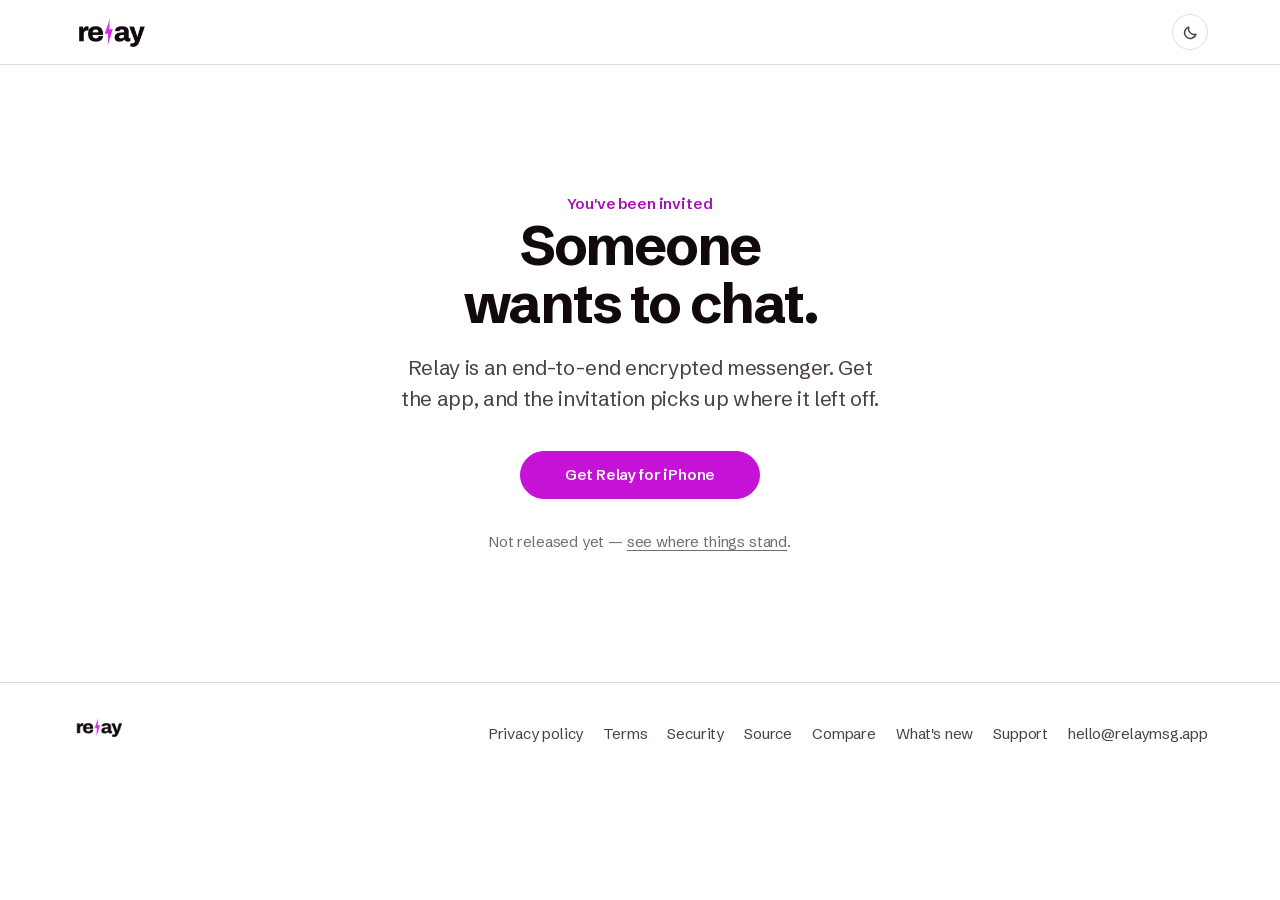
==== commit 14b42d87: "Add How it works, Source & licences, Compare and What's new pages - security.html: plain-language ex" ====
--- a/add/index.html
+++ b/add/index.html
@@ -65,7 +65,7 @@
       </div>
 
       <p class="invite-note">
-        Not released yet — <a href="/download.html">see where things stand</a>.
+        Not released yet — <a href="/download">see where things stand</a>.
       </p>
     </div>
   </section>
@@ -78,9 +78,13 @@
       <img class="logo-on-dark" src="/images/relay-logo-light-ink.png" alt="Relay" width="280" height="128">
     </p>
     <nav class="foot-links" aria-label="Footer">
-      <a href="/privacy.html">Privacy policy</a>
-      <a href="/terms.html">Terms</a>
-      <a href="/support.html">Support</a>
+      <a href="/privacy">Privacy policy</a>
+      <a href="/terms">Terms</a>
+      <a href="/security">Security</a>
+      <a href="/source">Source</a>
+      <a href="/compare">Compare</a>
+      <a href="/changelog">What's new</a>
+      <a href="/support">Support</a>
       <a href="mailto:hello@relaymsg.app">hello@relaymsg.app</a>
     </nav>
   </div>
--- a/styles.css
+++ b/styles.css
@@ -2,6 +2,27 @@
    Relay — stylesheet
    Big type, full-bleed sections, centred composition.
    ========================================================================== */
+
+/* Schibsted Grotesk, self-hosted. One variable file per subset covers every
+   weight the site uses, so nothing is fetched from a third party — which
+   matters most on the invite pages, where the URL itself is sensitive. */
+
+@font-face {
+  font-family: "Schibsted Grotesk";
+  font-style: normal;
+  font-weight: 400 700;
+  font-display: swap;
+  src: url("fonts/schibsted-grotesk-latin-ext.woff2") format("woff2");
+  unicode-range: U+0100-02BA, U+02BD-02C5, U+02C7-02CC, U+02CE-02D7, U+02DD-02FF, U+0304, U+0308, U+0329, U+1D00-1DBF, U+1E00-1E9F, U+1EF2-1EFF, U+2020, U+20A0-20AB, U+20AD-20C0, U+2113, U+2C60-2C7F, U+A720-A7FF;
+}
+@font-face {
+  font-family: "Schibsted Grotesk";
+  font-style: normal;
+  font-weight: 400 700;
+  font-display: swap;
+  src: url("fonts/schibsted-grotesk-latin.woff2") format("woff2");
+  unicode-range: U+0000-00FF, U+0131, U+0152-0153, U+02BB-02BC, U+02C6, U+02DA, U+02DC, U+0304, U+0308, U+0329, U+2000-206F, U+20AC, U+2122, U+2191, U+2193, U+2212, U+2215, U+FEFF, U+FFFD;
+}
 
 :root {
   --page:    #FFFFFF;   /* page ground */
@@ -189,8 +210,8 @@
 .nav-links { display: flex; gap: 1.75rem; font-size: var(--t-base); }
 .nav-links a { color: var(--ink-70); text-decoration: none; }
 .nav-links a:hover, .nav-links a[aria-current="page"] { color: var(--ink); }
-@media (max-width: 40rem) { .nav-links { display: none; } }
-@media (max-width: 40rem) { .nav-inner { gap: 0; } .theme-toggle { margin-left: auto; } }
+@media (max-width: 48rem) { .nav-links { display: none; } }
+@media (max-width: 48rem) { .nav-inner { gap: 0; } .theme-toggle { margin-left: auto; } }
 
 /* -------------------------------------------------------------- sections -- */
 
@@ -449,6 +470,17 @@
 }
 .btn-quiet:hover { color: var(--ink); }
 
+.invite-warn {
+  margin: 1.75rem auto 0;
+  max-width: 34ch;
+  font-size: var(--t-sm);
+  color: var(--ink-70);
+  background: var(--grey);
+  border: 1px solid var(--line);
+  border-radius: 10px;
+  padding: 0.9rem 1.1rem;
+}
+
 .invite-note { margin-top: 2rem; font-size: var(--t-sm); color: var(--ink-45); }
 .invite-note a { color: var(--ink-45); }
 
@@ -516,3 +548,37 @@
 .faq summary:hover { color: var(--magenta-ink); }
 .faq .answer { padding-bottom: 1rem; color: var(--ink-70); font-size: var(--t-sm); max-width: 58ch; }
 .faq .answer p + p { margin-top: 0.7rem; }
+
+/* --------------------------------------------------------------- tables -- */
+/* Scrolls sideways inside its own box on a narrow screen rather than pushing
+   the page wider than the viewport. */
+
+.table-wrap {
+  margin-top: 1rem;
+  overflow-x: auto;
+  -webkit-overflow-scrolling: touch;
+  border: 1px solid var(--line);
+  border-radius: 0.75rem;
+}
+.table-wrap.table-wide { margin-block: 2rem 0.5rem; }
+.table { width: 100%; border-collapse: collapse; font-size: var(--t-sm); }
+.table th, .table td {
+  text-align: left; vertical-align: top;
+  padding: 0.7rem 0.9rem;
+  border-bottom: 1px solid var(--line);
+}
+.table tbody tr:last-child th, .table tbody tr:last-child td { border-bottom: 0; }
+.table thead th { background: var(--grey); font-weight: 600; color: var(--ink); white-space: nowrap; }
+.table tbody th { font-weight: 600; color: var(--ink); }
+.table td { color: var(--ink-70); }
+.table td b { color: var(--ink); font-weight: 600; }
+.table.compare { min-width: 40rem; }
+.table.compare tbody th { width: 30%; }
+/* Keeps the question in view while the answers scroll sideways on a phone. */
+.table.compare tbody th, .table.compare thead th:first-child {
+  position: sticky; left: 0; z-index: 1;
+  background: var(--page);
+  box-shadow: inset -1px 0 0 var(--line), -4px 0 0 var(--page);
+}
+.table.compare thead th:first-child { background: var(--grey); box-shadow: inset -1px 0 0 var(--line), -4px 0 0 var(--grey); }
+@media (max-width: 40rem) { .table.compare tbody th { width: auto; min-width: 9rem; } }
